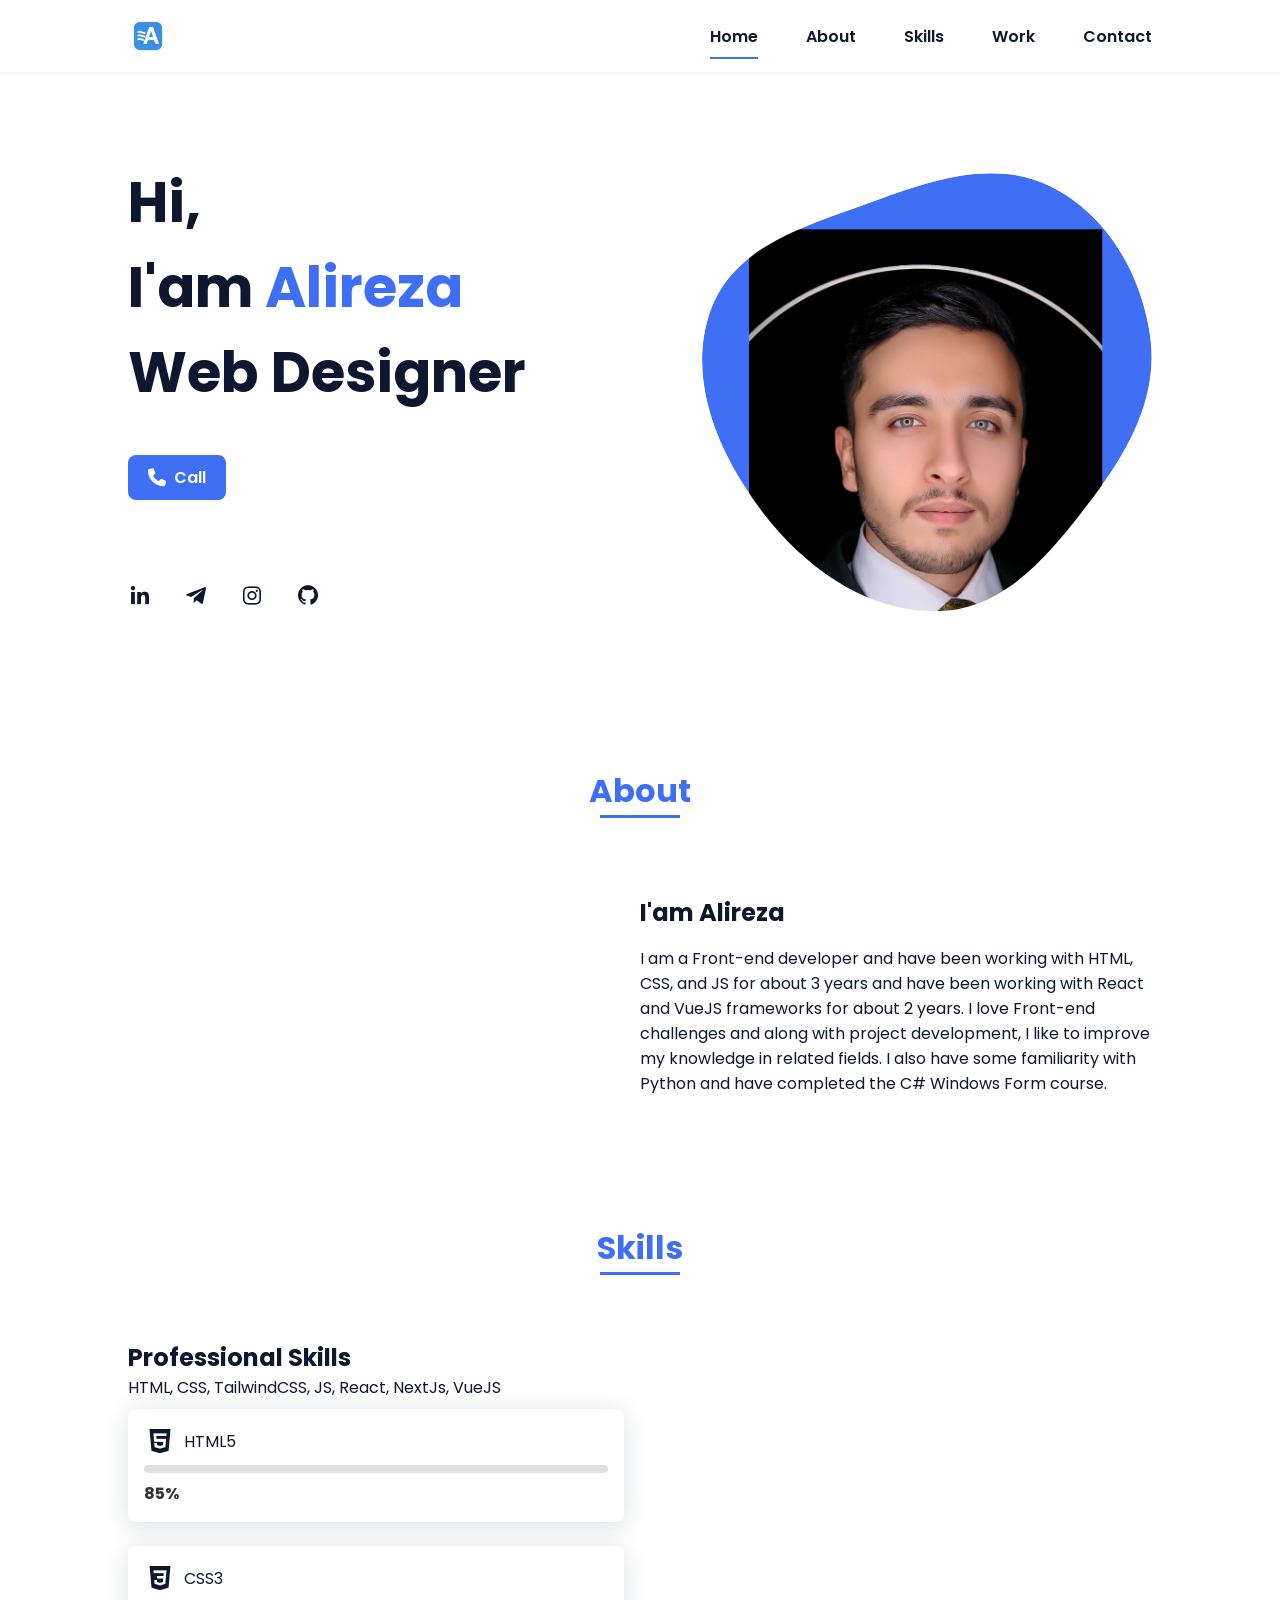
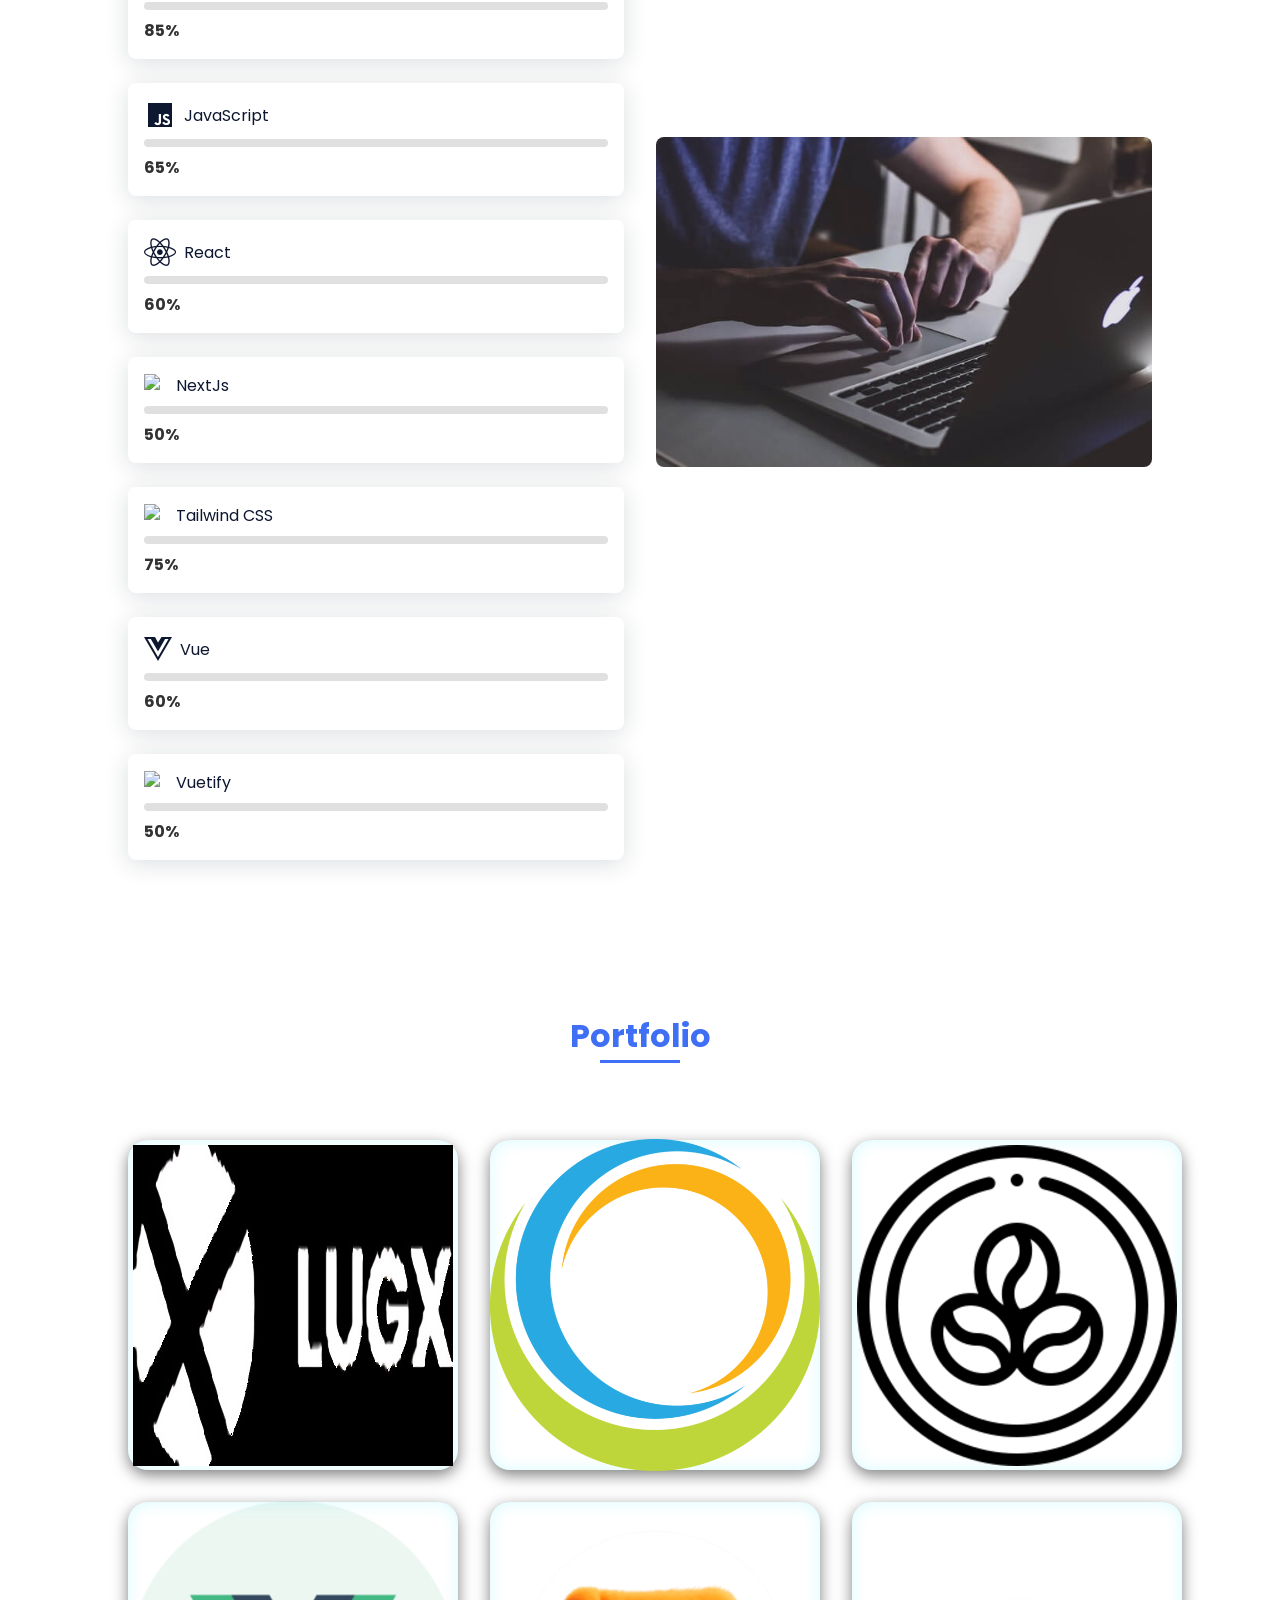
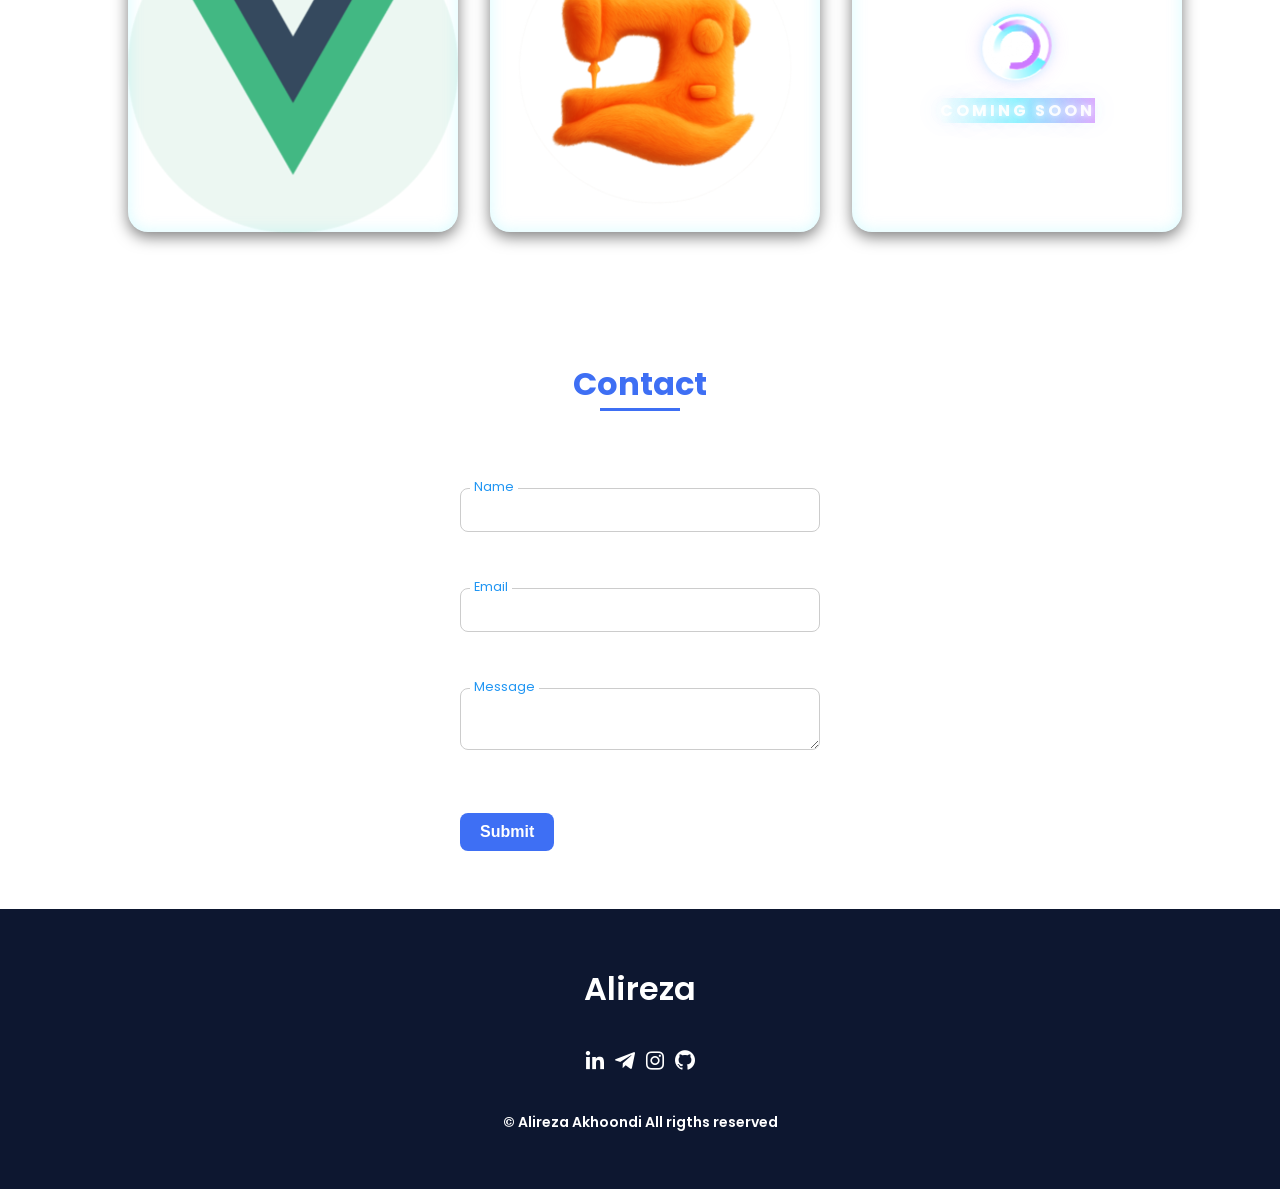
==== Alireza's Profile (Desktop & Mobile Version)/index.html @ ea6caad1 "Alireza Akhoondi CV" ====
<!DOCTYPE html>
<html lang="en">
    <head>
        <meta charset="UTF-8">
        <meta name="viewport" content="width=device-width, initial-scale=1.0">
    
        <!-- Favicon -->
        <link rel="icon" type="image/x-icon" href="assets/img/favicon.ico">

        <link rel="stylesheet" href="assets/css/styles.css">
        <link href='https://cdn.jsdelivr.net/npm/boxicons@2.0.5/css/boxicons.min.css' rel='stylesheet'>
        <link rel="stylesheet" href="https://cdnjs.cloudflare.com/ajax/libs/font-awesome/6.4.0/css/all.min.css">
        <title>Alireza's Website</title>
    </head>
    <body>
        <!--===== HEADER =====-->
        <header class="l-header">
            <nav class="nav bd-grid">
                <div>
                    <a href="#" class="nav__logo">
                        <img src="assets/img/android-chrome-512x512.png" alt="Logo" style="width:40px; height:40px; border-radius:8px;">
                    </a>
                </div>
                <div class="nav__menu" id="nav-menu">
                    <ul class="nav__list">
                        <li class="nav__item"><a href="#home" class="nav__link active-link">Home</a></li>
                        <li class="nav__item"><a href="#about" class="nav__link">About</a></li>
                        <li class="nav__item"><a href="#skills" class="nav__link">Skills</a></li>
                        <li class="nav__item"><a href="#work" class="nav__link">Work</a></li>
                        <li class="nav__item"><a href="#contact" class="nav__link">Contact</a></li>
                    </ul>
                </div>
                <div class="nav__toggle" id="nav-toggle">
                    <i class='bx bx-menu'></i>
                </div>
            </nav>
        </header>
        <main class="l-main">
            <!--===== HOME =====-->
            <section class="home bd-grid" id="home">
                <div class="home__data">
                    <h1 class="home__title">Hi,<br>I'am <span class="home__title-color">Alireza</span><br> Web Designer</h1>
                    <a href="tel:09024009061" class="button">
                        <i class="fas fa-phone"></i> Call
                    </a>
                </div>
                <div class="home__social">
                    <a href="https://www.linkedin.com/in/alireza-akhoondi2001" class="home__social-icon">
                        <i class='bx bxl-linkedin'></i>
                    </a>
                    <a href="https://t.me/alireza_egn" class="home__social-icon">
                        <i class='bx bxl-telegram'></i>
                    </a>
                    <a href="https://instagram.com/alireza_egn" class="home__social-icon">
                        <i class='bx bxl-instagram'></i>
                    </a>
                    <a href="https://github.com/AlirezaAk2001" class="home__social-icon">
                        <i class='bx bxl-github'></i>
                    </a>
                </div>
                <div class="home__img">
                    <svg class="home__blob" viewBox="0 0 479 467" xmlns="http://www.w3.org/2000/svg" xmlns:xlink="http://www.w3.org/1999/xlink">
                        <mask id="mask0" mask-type="alpha">
                            <path d="M9.19024 145.964C34.0253 76.5814 114.865 54.7299 184.111 29.4823C245.804 6.98884 311.86 -14.9503 370.735 14.143C431.207 44.026 467.948 107.508 477.191 174.311C485.897 237.229 454.931 294.377 416.506 344.954C373.74 401.245 326.068 462.801 255.442 466.189C179.416 469.835 111.552 422.137 65.1576 361.805C17.4835 299.81 -17.1617 219.583 9.19024 145.964Z"/>
                        </mask>
                        <g mask="url(#mask0)">
                            <path d="M9.19024 145.964C34.0253 76.5814 114.865 54.7299 184.111 29.4823C245.804 6.98884 311.86 -14.9503 370.735 14.143C431.207 44.026 467.948 107.508 477.191 174.311C485.897 237.229 454.931 294.377 416.506 344.954C373.74 401.245 326.068 462.801 255.442 466.189C179.416 469.835 111.552 422.137 65.1576 361.805C17.4835 299.81 -17.1617 219.583 9.19024 145.964Z"/>
                            <image class="home__blob-img" x="50" y="60" href="assets/img/perfil.png"/>
                        </g>
                    </svg>
                </div>
            </section>
            <!--===== ABOUT =====-->
            <section class="about section " id="about">
                <h2 class="section-title">About</h2>
                <div class="about__container bd-grid">
                    <div class="about__img">
                        <img src="assets/img/about.jpg" alt="">
                    </div>
                   
                    <div>
                        <h2 class="about__subtitle">I'am Alireza</h2>
                        <p class="about__text">
                            I am a Front-end developer and have been working with HTML, CSS, and JS for about 3 years and have been working with React and VueJS frameworks for about 2 years. I love Front-end challenges and along with project development, I like to improve my knowledge in related fields. I also have some familiarity with Python and have completed the C# Windows Form course.
                        </p>           
                    </div>                                   
                </div>
            </section>  
            <!--===== SKILLS =====-->
            <section class="skills section" id="skills">
                <h2 class="section-title">Skills</h2>
                <div class="skills__container bd-grid">
                    <div class="skills__content">
                        <h2 class="skills__subtitle">Professional Skills</h2>
                        <p class="skills__text">HTML, CSS, TailwindCSS, JS, React, NextJs, VueJS</p>
                        <!-- تکرار مهارت‌ها -->
                        <div class="skills__data" data-skill="85">
                            <div class="skills__names">
                                <i class='bx bxl-html5 skills__icon'></i>
                                <span class="skills__name">HTML5</span>
                            </div>
                            <div class="skills__bar">
                                <div class="skill__progress"></div>
                            </div>
                            <span class="skills__percentage">85%</span>
                        </div>
                        <div class="skills__data" data-skill="85">
                            <div class="skills__names">
                                <i class='bx bxl-css3 skills__icon'></i>
                                <span class="skills__name">CSS3</span>
                            </div>
                            <div class="skills__bar">
                                <div class="skill__progress"></div>
                            </div>
                            <span class="skills__percentage">85%</span>
                        </div>
                        <div class="skills__data" data-skill="65">
                            <div class="skills__names">
                                <i class='bx bxl-javascript skills__icon'></i>
                                <span class="skills__name">JavaScript</span>
                            </div>
                            <div class="skills__bar">
                                <div class="skill__progress"></div>
                            </div>
                            <span class="skills__percentage">65%</span>
                        </div>
                        <div class="skills__data" data-skill="60">
                            <div class="skills__names">
                                <i class="fab fa-react skills__icon"></i>
                                <span class="skills__name">React</span>
                            </div>
                            <div class="skills__bar">
                                <div class="skill__progress"></div>
                            </div>
                            <span class="skills__percentage">60%</span>
                        </div>
                        <div class="skills__data" data-skill="50">
                            <div class="skills__names">
                                <img class="skills__icon" src="https://cdn.jsdelivr.net/npm/simple-icons@v9/icons/nextdotjs.svg" alt="Next.js" width="24" height="24">
                                <span class="skills__name">NextJs</span>
                            </div>
                            <div class="skills__bar">
                                <div class="skill__progress"></div>
                            </div>
                            <span class="skills__percentage">50%</span>
                        </div>
                        <div class="skills__data" data-skill="75">
                            <div class="skills__names">
                                <img class="skills__icon" src="https://cdn.jsdelivr.net/npm/simple-icons@v9/icons/tailwindcss.svg" alt="TailwindCSS" style="width:24px;height:24px;">
                                <span class="skills__name">Tailwind CSS</span>
                            </div>
                            <div class="skills__bar">
                                <div class="skill__progress"></div>
                            </div>
                            <span class="skills__percentage">75%</span>
                        </div>
                        <div class="skills__data" data-skill="60">
                            <div class="skills__names">
                                <i class="fab fa-vuejs skills__icon"></i>
                                <span class="skills__name">Vue</span>
                            </div>
                        <div class="skills__bar">
                            <div class="skill__progress"></div>
                        </div>
                        <span class="skills__percentage">60%</span>
                    </div>
                        <div class="skills__data" data-skill="50">
                            <div class="skills__names">
                                <img class="skills__icon" src="https://cdn.jsdelivr.net/npm/simple-icons@v9/icons/vuetify.svg" alt="Vuetify" style="width:24px;height:24px;">
                                <span class="skills__name">Vuetify</span>
                            </div>
                            <div class="skills__bar">
                                <div class="skill__progress"></div>
                            </div>
                            <span class="skills__percentage">50%</span>
                        </div>
                </div>
                    <!-- تصویر کنار مهارت‌ها -->
                    <div class="skills__img-container">
                        <img src="assets/img/work3.jpg" alt="" class="skills__img">
                    </div>
                </div>
            </section>
            <!--===== portfolio =====-->
            <section class="work section" id="work">
                <h2 class="section-title">Portfolio</h2>
                <div class="work__container bd-grid">
                    <!-- نمونه‌کار 1 -->
                    <div class="work__img" data-project="project1">
                            <img src="assets/img/logo-lugx(1).jpg" alt="Project 1">
                        <div class="work__overlay">
                            <h3 class="work__title">Lugx Gaming</h3>
                        </div>
                    </div>
                    <!-- نمونه‌کار 2 -->
                    <div class="work__img" data-project="project2">
                        <img src="assets/img/logo-ogs-1.png" alt="Project 2">
                        <div class="work__overlay">
                            <h3 class="work__title">Online Game Shop</h3>
                        </div>
                    </div>
                    <!-- نمونه‌کار 3 -->
                    <div class="work__img" data-project="project3">
                        <img src="assets/img/coffee-beans.png" alt="Project 3">
                        <div class="work__overlay">
                            <h3 class="work__title">Barista Cafe</h3>
                        </div>
                    </div>
                    <!-- نمونه‌کار 4 -->
                    <div class="work__img" data-project="project4">
                        <img src="assets/img/logo-vue-1.png" alt="Project 4">
                        <div class="work__overlay">
                            <h3 class="work__title">Vue SPA</h3>
                        </div>
                    </div>
                    <!-- نمونه‌کار 5 -->
                    <div class="work__img" data-project="project5">
                        <img src="assets/img/logo-sewing-1.png" alt="Project 5">
                        <div class="work__overlay">
                            <h3 class="work__title">Orkideh Store</h3>
                        </div>
                    </div>
                    <!-- نمونه‌کار 6 -->
                    <div class="work__img work__comingsoon">
                        <div class="spinner">
                            <div class="ring r1"></div>
                            <div class="ring r2"></div>
                            <div class="ring r3"></div>
                            <div class="core"></div>
                        </div>
                        <div class="work__overlay">
                            <h3 class="work__title">New Project</h3>
                        </div>
                    <div class="label"><span class="neon">Coming Soon</span></div>
                </div>
                </div>
                <!-- پاپ‌آپ برای نمایش جزئیات پروژه -->
                <div class="popup" id="projectPopup">
                    <div class="popup__content">
                        <span class="popup__close">&times;</span>
                        <h2 class="popup__title"></h2>
                    <div class="popup__gallery">
                    <!-- تصاویر گالری اینجا به صورت دینامیک اضافه می‌شوند -->
                </div>
                <p class="popup__description"></p>
            </div>
        </div>
    </section>
            <!--===== CONTACT =====-->
            <section class="contact section" id="contact">
                <h2 class="section-title">Contact</h2>
                <div class="contact__container bd-grid">
                    <form class="contact__form" id="contactForm">
                        <div class="input-group">
                            <input type="text" class="contact__input" name="user_name" id="user_name" required>
                            <label for="user_name">Name</label>
                            <small class="error-message"></small>
                        </div>
                        <div class="input-group">
                            <input type="email" class="contact__input" name="user_email" id="user_email" required>
                            <label for="user_email">Email</label>
                            <small class="error-message"></small>
                        </div>
                        <div class="input-group">
                            <textarea class="contact__input" name="message" id="message" required></textarea>
                            <label for="message">Message</label>
                            <small class="error-message"></small>
                        </div>
                        <button type="button" class="contact__button button" id="contactSubmit">
                            Submit
                        </button>
                    </form>
                    <p id="formMessage" style="margin-top:10px; color:green;"></p>
                </div>
            </section>
        </main>
        <!--===== FOOTER =====-->
        <footer class="footer">
            <p class="footer__title">Alireza</p>
            <div class="footer__social">
                <a href="https://www.linkedin.com/in/alireza-akhoondi2001" class="footer__icon">
                    <i class='bx bxl-linkedin'></i>
                </a>
                <a href="https://t.me/alireza_egn" class="footer__icon">
                    <i class='bx bxl-telegram'></i>
                </a>
                <a href="https://instagram.com/alireza_egn" class="footer__icon">
                    <i class='bx bxl-instagram'></i>
                </a>
                <a href="https://github.com/AlirezaAk2001" class="footer__icon">
                    <i class='bx bxl-github'></i>
                </a>
            </div>
            <p class="footer__copy">&#169; Alireza Akhoondi All rigths reserved</p>
        </footer>
        <!--===== SCROLL REVEAL =====-->
        <script src="https://unpkg.com/scrollreveal"></script>
        <!-- EmailJS SDK -->
        <script type="text/javascript" src="https://cdn.jsdelivr.net/npm/emailjs-com@3/dist/email.min.js"></script>
        <!-- SweetAlert2 -->
        <script src="https://cdn.jsdelivr.net/npm/sweetalert2@11"></script>
        <!--===== MAIN JS =====-->
        <script src="assets/js/main.js"></script>
    </body>
</html>
---- Alireza's Profile (Desktop & Mobile Version)/assets/css/styles.css ----
/*===== GOOGLE FONTS =====*/
@import url("https://fonts.googleapis.com/css2?family=Poppins:wght@400;600;700&display=swap");
/*===== VARIABLES CSS =====*/
:root {
  --header-height: 3rem;
  --font-semi: 600;
  /*===== Colores =====*/
  /*Purple 260 - Red 355 - Blue 224 - Pink 340*/
  /* HSL color mode */
  --hue-color: 224;
  --first-color: hsl(var(--hue-color), 89%, 60%);
  --second-color: hsl(var(--hue-color), 56%, 12%);
  /*===== Fuente y tipografia =====*/
  --body-font: "Poppins", sans-serif;
  --big-font-size: 2rem;
  --h2-font-size: 1.25rem;
  --normal-font-size: .938rem;
  --smaller-font-size: .75rem;
  /*===== Margenes =====*/
  --mb-2: 1rem;
  --mb-4: 2rem;
  --mb-5: 2.5rem;
  --mb-6: 3rem;
  /*===== z index =====*/
  --z-back: -10;
  --z-fixed: 100;
}
@media screen and (min-width: 968px) {
  :root {
    --big-font-size: 3.5rem;
    --h2-font-size: 2rem;
    --normal-font-size: 1rem;
    --smaller-font-size: .875rem;
  }
}
/*===== BASE =====*/
*, ::before, ::after {
  box-sizing: border-box;
}
html {
  scroll-behavior: smooth;
}
body {
  margin: var(--header-height) 0 0 0;
  font-family: var(--body-font);
  font-size: var(--normal-font-size);
  color: var(--second-color);
}
h1, h2, p {
  margin: 0;
}
ul {
  margin: 0;
  padding: 0;
  list-style: none;
}
a {
  text-decoration: none;
}
img {
  max-width: 100%;
  height: auto;
  display: block;
}
/*===== CLASS CSS ===== */
.section-title {
  position: relative;
  font-size: var(--h2-font-size);
  color: var(--first-color);
  margin-top: var(--mb-2);
  margin-bottom: var(--mb-4);
  text-align: center;
}
.section-title::after {
  position: absolute;
  content: "";
  width: 64px;
  height: 0.18rem;
  left: 0;
  right: 0;
  margin: auto;
  top: 2rem;
  background-color: var(--first-color);
}
.section {
  padding-top: 3rem;
  padding-bottom: 2rem;
}
/*===== LAYOUT =====*/
.bd-grid {
  max-width: 1024px;
  display: grid;
  margin-left: var(--mb-2);
  margin-right: var(--mb-2);
}
.l-header {
  width: 100%;
  position: fixed;
  top: 0;
  left: 0;
  z-index: var(--z-fixed);
  background-color: #fff;
  box-shadow: 0 1px 4px rgba(146, 161, 176, 0.15);
}
/*===== NAV =====*/
.nav {
  height: var(--header-height);
  display: flex;
  justify-content: space-between;
  align-items: center;
  font-weight: var(--font-semi);
}
@media screen and (max-width: 767px) {
  .nav__menu {
    position: fixed;
    top: var(--header-height);
    right: -100%;
    width: 80%;
    height: 100%;
    padding: 2rem;
    background-color: var(--second-color);
    transition: 0.5s;
  }
}
.nav__item {
  margin-bottom: var(--mb-4);
}
.nav__link {
  position: relative;
  color: #fff;
}
.nav__link:hover {
  position: relative;
}
.nav__link:hover::after {
  position: absolute;
  content: "";
  width: 100%;
  height: 0.18rem;
  left: 0;
  top: 2rem;
  background-color: var(--first-color);
}
.nav__logo {
  color: var(--second-color);
}
.nav__toggle {
  color: var(--second-color);
  font-size: 1.5rem;
  cursor: pointer;
}
.nav__toggle .hamburger {
  width: 30px;
  height: 24px;
  display: flex;
  flex-direction: column;
  justify-content: space-between;
}
.nav__toggle .bar {
  height: 4px;
  width: 100%;
  background-color: var(--second-color);
  border-radius: 10px;
  transition: 0.4s;
}
.nav__toggle.open .bar:nth-child(1) {
  transform: rotate(-45deg) translate(-5px, 6px);
}
.nav__toggle.open .bar:nth-child(2) {
  opacity: 0;
}
.nav__toggle.open .bar:nth-child(3) {
  transform: rotate(45deg) translate(-5px, -6px);
}
/*Active menu*/
.active-link::after {
  position: absolute;
  content: "";
  width: 100%;
  height: 0.18rem;
  left: 0;
  top: 2rem;
  background-color: var(--first-color);
}
/*=== Show menu ===*/
.show {
  right: 0;
}
/*===== HOME =====*/
.home {
  position: relative;
  row-gap: 5rem;
  padding: 4rem 0 5rem;
}
.home__data {
  align-self: center;
}
.home__title {
  font-size: var(--big-font-size);
  margin-bottom: var(--mb-5);
}
.home__title-color {
  color: var(--first-color);
}
.home__social {
  display: flex;
  flex-direction: column;
}
.home__social-icon {
  width: max-content;
  margin-bottom: var(--mb-2);
  font-size: 1.5rem;
  color: var(--second-color);
}
.home__social-icon:hover {
  color: var(--first-color);
}
.home__img {
  position: absolute;
  right: 0;
  bottom: 0;
  width: 260px;
}
.home__blob {
  fill: var(--first-color);
}
.home__blob-img {
  width: 376px;
}
/*BUTTONS*/
.button {
  display: inline-block;
  background-color: var(--first-color);
  color: #fff;
  padding: 0.75rem 2.5rem;
  font-weight: var(--font-semi);
  border-radius: 0.5rem;
  transition: all 0.3s ease;
  align-items: center;
  gap: 8px;
  padding: 10px 20px;
  text-decoration: none;
}
.button:hover {
  box-shadow: 0px 10px 36px rgba(0, 0, 0, 0.15);
  background-color: #218838;
  transform: translateY(-3px);
}
.button i {
  font-size: 18px;
}
/* ===== ABOUT =====*/
.about__container {
  row-gap: 2rem;
  text-align: center;
}
.about__subtitle {
  margin-bottom: var(--mb-2);
}
.about__img {
  justify-self: center;
}
.about__img img {
  width: 200px;
  border-radius: 0.5rem;
}
/* ===== SKILLS =====*/
.skills__container {
  display: flex;
  flex-wrap: wrap;
  justify-content: space-between;
  gap: 2rem;
  text-align: left;
}
.skills__content {
  flex: 1;
  min-width: 300px;
}
.skills__text {
  margin-bottom: 1px;
}
.skills__subtitle {
  margin-top: 20px;
}
.skills__data {
  display: flex;
  flex-direction: column;
  align-items: flex-start;
  margin-bottom: 1.5rem;
  padding: 1rem;
  background-color: #fff;
  border-radius: 0.5rem;
  box-shadow: 0px 4px 25px rgba(14, 36, 49, 0.15);
  margin-top: 9px;
}
.skills__names {
  display: flex;
  align-items: center;
  gap: 0.5rem;
  margin-bottom: 0.5rem;
}
.skills__icon {
  font-size: 2rem;
  /* color: var(--first-color); */
}
.skills__bar {
  width: 100%;
  height: 0.5rem;
  background-color: #e0e0e0;
  border-radius: 0.5rem;
  overflow: hidden;
  margin-bottom: 0.5rem;
}
.skill__progress {
  height: 100%;
  background-color: #00bcd4;
  width: 0;
  border-radius: 0.5rem;
  transition: width 0.6s ease;
}
.skills__percentage {
  font-weight: bold;
  color: #333;
}
.skills__img-container {
  flex: 1;
  min-width: 250px;
}
.skills__img {
  width: 100%;
  border-radius: 0.5rem;
  object-fit: cover;
}
 /* ===== Portfolio =====*/
.work__container {
  row-gap: 2rem;
  justify-items: center;
}
/* کل کارت‌ها */
.work__img {
  width: 330px;
  height: 330px;
  background: rgba(255, 255, 255);
  border-radius: 20px;
  display: flex;
  flex-direction: column;
  align-items: center;
  justify-content: center;
  box-shadow:
    0 5px 15px rgba(0, 0, 0, 0.5),
    inset 0 0 15px rgba(94,240,255,0.25);
  transform: perspective(600px) rotateX(0deg) rotateY(0deg);
  transition: all 0.4s ease;
  cursor: pointer;
  backdrop-filter: blur(8px);
}
.work__img:hover {
  transform: perspective(800px) rotateX(8deg) rotateY(-8deg) scale(1.05);
  box-shadow:
    0 10px 25px rgba(94,240,255,0.3),
    0 0 35px rgba(200,107,255,0.25);
}
/* لوگوی پروژه داخل کارت */
.work__img img {
  transition: transform 0.5s ease;
  transform-style: preserve-3d;
}
.work__img:hover img {
  transform: scale(1.1) translateZ(30px);
}
/* متن عنوان */
.work__img:hover .work__title {
  text-shadow:
    1px 1px 2px rgba(0,0,0,0.5),
    0 0 12px rgba(255,255,255,0.8),
    0 0 25px rgba(94,240,255,0.75),
    0 0 45px rgba(200,107,255,0.55);
  transform: scale(1.05);
  transition: all 0.3s ease;
  animation: flicker 3s linear infinite;
}
.work__img:hover .work__overlay {
  opacity: 1;
}
.work__overlay {
    position: absolute;
    bottom: 0;
    left: 0;
    right: 0;
    background: rgba(0, 0, 0, 0.6);
    color: #fff;
    padding: 1rem;
    opacity: 0;
    transition: opacity 0.3s ease;
    text-align: center;
}
/* استایل‌های پاپ‌آپ */
.popup {
    display: none;
    position: fixed;
    top: 0;
    left: 0;
    width: 100%;
    height: 100%;
    background: rgba(0, 0, 0, 0.8);
    z-index: var(--z-fixed);
    justify-content: center;
    align-items: center;
}
.popup__content {
    background: #fff;
    width: 90%;
    max-width: 800px;
    padding: 2rem;
    border-radius: 0.5rem;
    position: relative;
    max-height: 80vh;
    overflow-y: auto;
}
.popup__close {
    position: absolute;
    top: 1rem;
    right: 1rem;
    font-size: 1.5rem;
    cursor: pointer;
    color: var(--second-color);
}
.popup__title {
    font-size: var(--h2-font-size);
    color: var(--first-color);
    margin-bottom: var(--mb-2);
}
.popup__gallery {
    display: grid;
    grid-template-columns: repeat(auto-fit, minmax(150px, 1fr));
    gap: 1rem;
    margin-bottom: var(--mb-4);
}
.popup__media {
    width: 100%;
    border-radius: 0.5rem;
    object-fit: cover;
    cursor: pointer;
    transition: transform 0.3s ease;
    max-height: 150px; /* محدود کردن ارتفاع برای هماهنگی */
}
.popup__media:hover {
    transform: scale(1.05);
}
.popup__description {
    font-size: var(--normal-font-size);
    color: var(--second-color);
}
/* ===== CONTACT =====*/
.contact__input {
  width: 100%;
  font-size: var(--normal-font-size);
  font-weight: var(--font-semi);
  padding: 1rem;
  border-radius: 0.5rem;
  border: 1.5px solid var(--second-color);
  outline: none;
  margin-bottom: var(--mb-4);
}
.contact__button {
  display: block;
  border: none;
  outline: none;
  font-size: var(--normal-font-size);
  cursor: pointer;
  margin-left: auto;
}
/* ===== FOOTER =====*/
.footer {
  background-color: var(--second-color);
  color: #fff;
  text-align: center;
  font-weight: var(--font-semi);
  padding: 3.5rem 0;
}
.footer__title {
  font-size: 2rem;
  margin-bottom: var(--mb-4);
}
.footer__social {
  margin-bottom: var(--mb-4);
}
.footer__icon {
  width: max-content;
  margin-bottom: var(--mb-2);
  font-size: 1.5rem;
  color: #fff;
}
.footer__icon:hover {
  color: var(--first-color);
}
.footer__copy {
  font-size: var(--smaller-font-size);
}
/* ===== MEDIA QUERIES=====*/
@media screen and (max-width: 767px) {
  .home {
    display: flex;
    flex-direction: column;
    align-items: center;
    row-gap: 0;
    padding: 4rem 0 2rem;
  }
  .home__img {
    position: static;
    width: 260px;
    order: -1;
    margin-bottom: var(--mb-4);
  }
  .home__data {
    text-align: center;
    margin-bottom: var(--mb-2);
  }
  .home__social {
    flex-direction: row;
    justify-content: center;
    gap: var(--mb-4);
  }
  .home__social-icon {
    margin-bottom: 0;
    margin-right: var(--mb-2);
  }
  .skills__container {
    flex-direction: column;
  }
  .skills__content {
    display: contents;
  }
  .skills__subtitle {
    order: 1;
  }
  .skills__text {
    order: 2;
  }
  .skills__img-container {
    order: 3;
  }
  .skills__data {
    order: 4;
  }
}
@media screen and (max-width: 320px) {
  .home {
    row-gap: 2rem;
  }
  .home__img {
    width: 200px;
  }
}
@media screen and (min-width: 576px) {
  .home {
    padding: 4rem 0 2rem;
  }
  .home__social {
    padding-top: 0;
    padding-bottom: 2.5rem;
    flex-direction: row;
    align-self: flex-end;
  }
  .home__social-icon {
    margin-bottom: 0;
    margin-right: var(--mb-4);
  }
  .home__img {
    width: 300px;
    bottom: 25%;
  }
  .about__container {
    grid-template-columns: repeat(2, 1fr);
    align-items: center;
    text-align: initial;
  }
  .skills__container {
    grid-template-columns: 0.7fr;
    justify-content: center;
    column-gap: 1rem;
  }
  .work__container {
    grid-template-columns: repeat(2, 1fr);
    column-gap: 2rem;
    padding-top: 2rem;
  }
  .contact__form {
    width: 360px;
    padding-top: 2rem;
  }
  .contact__container {
    justify-items: center;
  }
}
@media screen and (min-width: 768px) {
  body {
    margin: 0;
  }
  .section {
    padding-top: 4rem;
    padding-bottom: 3rem;
  }
  .section-title {
    margin-bottom: var(--mb-6);
  }
  .section-title::after {
    width: 80px;
    top: 3rem;
  }
  .nav {
    height: calc(var(--header-height) + 1.5rem);
  }
  .nav__list {
    display: flex;
    padding-top: 0;
  }
  .nav__item {
    margin-left: var(--mb-6);
    margin-bottom: 0;
  }
  .nav__toggle {
    display: none;
  }
  .nav__link {
    color: var(--second-color);
  }
  .home {
    padding: 8rem 0 2rem;
  }
  .home__img {
    width: 400px;
    bottom: 10%;
  }
  .about__container {
    padding-top: 2rem;
  }
  .about__img img {
    width: 300px;
  }
  .skills__container {
    grid-template-columns: repeat(2, 1fr);
    column-gap: 2rem;
    align-items: center;
    text-align: initial;
  }
  .work__container {
    grid-template-columns: repeat(3, 1fr);
    column-gap: 2rem;
  }
}
@media screen and (min-width: 992px) {
  .bd-grid {
    margin-left: auto;
    margin-right: auto;
  }
  .home {
    padding: 10rem 0 2rem;
  }
  .home__img {
    width: 450px;
  }
}
/* ==== Coming Soon Spinner (for work cards) ==== */
.work__comingsoon {
  width: 330px;
  height: 330px;
  background: rgba(255, 255, 255);
  border-radius: 20px;
  display: flex;
  flex-direction: column;
  align-items: center;
  justify-content: center;
  box-shadow:
    0 5px 15px rgba(0, 0, 0, 0.5),
    inset 0 0 15px rgba(94,240,255,0.25);
  transform: perspective(600px) rotateX(0deg) rotateY(0deg);
  transition: all 0.4s ease;
  cursor: pointer;
  backdrop-filter: blur(8px);
}
.work__comingsoon:hover {
  transform: perspective(800px) rotateX(8deg) rotateY(-8deg) scale(1.05);
  box-shadow:
    0 10px 25px rgba(94,240,255,0.3),
    0 0 35px rgba(200,107,255,0.25);
}
/* Spinner Base */
.spinner {
  --scale: 1;
  --rot: 0deg;
  width: 70px;
  height: 70px;
  border: 3px solid rgba(255,255,255,0.1);
  border-top: 3px solid rgba(94,240,255,0.7);
  border-right: 3px solid rgba(200,107,255,0.5);
  border-radius: 50%;
  animation: spin 1.5s linear infinite;
  box-shadow:
    0 0 10px rgba(94,240,255,0.3),
    0 0 20px rgba(200,107,255,0.2);
  backdrop-filter: blur(8px);
  transform: rotateZ(var(--rot)) rotateX(18deg) rotateY(-8deg) scale(var(--scale));
  transition: --scale 0.3s ease;
}
.work__comingsoon:hover .spinner {
  --scale: 1.05;
  box-shadow:
    0 0 15px rgba(94,240,255,0.6),
    0 0 35px rgba(200,107,255,0.4);
}
@keyframes spin {
  from { --rot: 0deg; }
  to { --rot: 360deg; }
}
.ring {
  position: absolute;
  inset: 0;
  border-radius: 50%;
  -webkit-mask: radial-gradient(farthest-side, transparent 70%, black 71%);
  mask: radial-gradient(farthest-side, transparent 70%, black 71%);
}
.r1 {
  background: conic-gradient(from 120deg, #5ef0ff, #fff 25%, transparent 55%);
  transform: translateZ(10px) scale(1.06);
}
.r2 {
  background: conic-gradient(from -40deg, #c86bff, #fff 18%, transparent 45%);
  transform: scale(0.9);
  mix-blend-mode: screen;
}
.r3 {
  background: conic-gradient(from 200deg, #fff 15%, #5ef0ff 40%, #c86bff 65%);
  transform: translateZ(-6px) scale(0.74);
  opacity: 0.9;
}
.core {
  position: absolute;
  left: 50%; top: 50%;
  transform: translate(-50%, -50%) translateZ(12px);
  width: 52%; height: 52%;
  border-radius: 50%;
  background: radial-gradient(circle at 40% 30%, rgba(255,255,255,0.95), rgba(255,255,255,0.4) 25%, rgba(255,255,255,0.02) 60%);
}
.work__comingsoon:hover .label {
  text-shadow:
    1px 1px 2px rgba(0,0,0,0.5),
    0 0 12px rgba(255,255,255,0.8),
    0 0 25px rgba(94,240,255,0.75),
    0 0 45px rgba(200,107,255,0.55);
  transform: scale(1.05);
}
/* Coming Soon text */
.label {
  margin-top: 16px;
  font-size: 1rem;
  font-weight: 700;
  letter-spacing: 3px;
  text-transform: uppercase;
  background: linear-gradient(
    90deg,
    rgba(255,255,255,0.9) 0%,
    rgba(94,240,255,0.65) 50%,
    rgba(200,107,255,0.55) 100%
  );
  /* -webkit-background-clip: text; */
  -webkit-text-fill-color: rgba(255,255,255,0.9);
  text-shadow:
    1px 1px 2px rgba(0,0,0,0.4),
    0 0 10px rgba(94,240,255,0.4),
    0 0 20px rgba(200,107,255,0.25);
  transition: all 0.3s ease;
}
/* حالت سه‌بعدی و درخشان هنگام هاور */
.label:hover {
  text-shadow:
    1px 1px 2px rgba(0,0,0,0.5),
    0 0 12px rgba(255,255,255,0.8),
    0 0 25px rgba(94,240,255,0.75),
    0 0 45px rgba(200,107,255,0.55);
  transform: scale(1.05);
}
.neon {
  text-shadow:
    0 0 6px rgba(255,255,255,0.9),
    0 0 18px rgba(94,240,255,0.45),
    0 0 30px rgba(200,107,255,0.25);
  animation: flicker 3s linear infinite;
}
/* استایل اسپینر کوچک داخل دکمه */
/* حالت عادی دکمه */
.button {
  display: inline-flex;
  align-items: center;
  justify-content: center;
  gap: 8px; /* فاصله بین اسپینر و متن */
  position: relative;
}
/* حالت در حال بارگذاری */
.button.loading {
  pointer-events: none;
  opacity: 0.85;
}
/* اسپینر هماهنگ با تم (اینجا سفید فرض شده، می‌تونی تغییر بدی) */
.button.loading::before {
  content: "";
  width: 16px;
  height: 16px;
  border: 2px solid #fff; /* رنگ اسپینر */
  border-top-color: transparent;
  border-radius: 50%;
  animation: spin 0.8s linear infinite;
}
/* ساختار کلی فیلدها */
.input-group {
  position: relative;
  margin-bottom: 1.5rem;
}
.contact__input {
  width: 100%;
  padding: 12px;
  border: 1px solid #ccc;
  border-radius: 8px;
  outline: none;
  font-size: 1rem;
  background: transparent;
}
.input-group label {
  position: absolute;
  left: 12px;
  top: 12px;
  color: #777;
  font-size: 1rem;
  background: white;
  padding: 0 4px;
  transition: all 0.2s ease;
  pointer-events: none;
}
/* وقتی کاربر درون باکس کلیک می‌کند یا مقدار دارد */
.contact__input:focus + label,
.contact__input:not(:placeholder-shown) + label {
  top: -10px;
  left: 10px;
  font-size: 0.8rem;
  color: #2196f3; /* رنگ آبی تم */
}
/* پیام خطا زیر هر فیلد */
.error-message {
  color: red;
  font-size: 0.8rem;
  position: absolute;
  bottom: 8px;
  left: 5px;
}
/* انیمیشن چرخش */
@keyframes spin {
  to {
    transform: rotate(360deg);
  }
}
@keyframes flicker {
  0%,19%,21%,23%,100% { opacity:1; }
  20%,22% { opacity:0.8; }
}
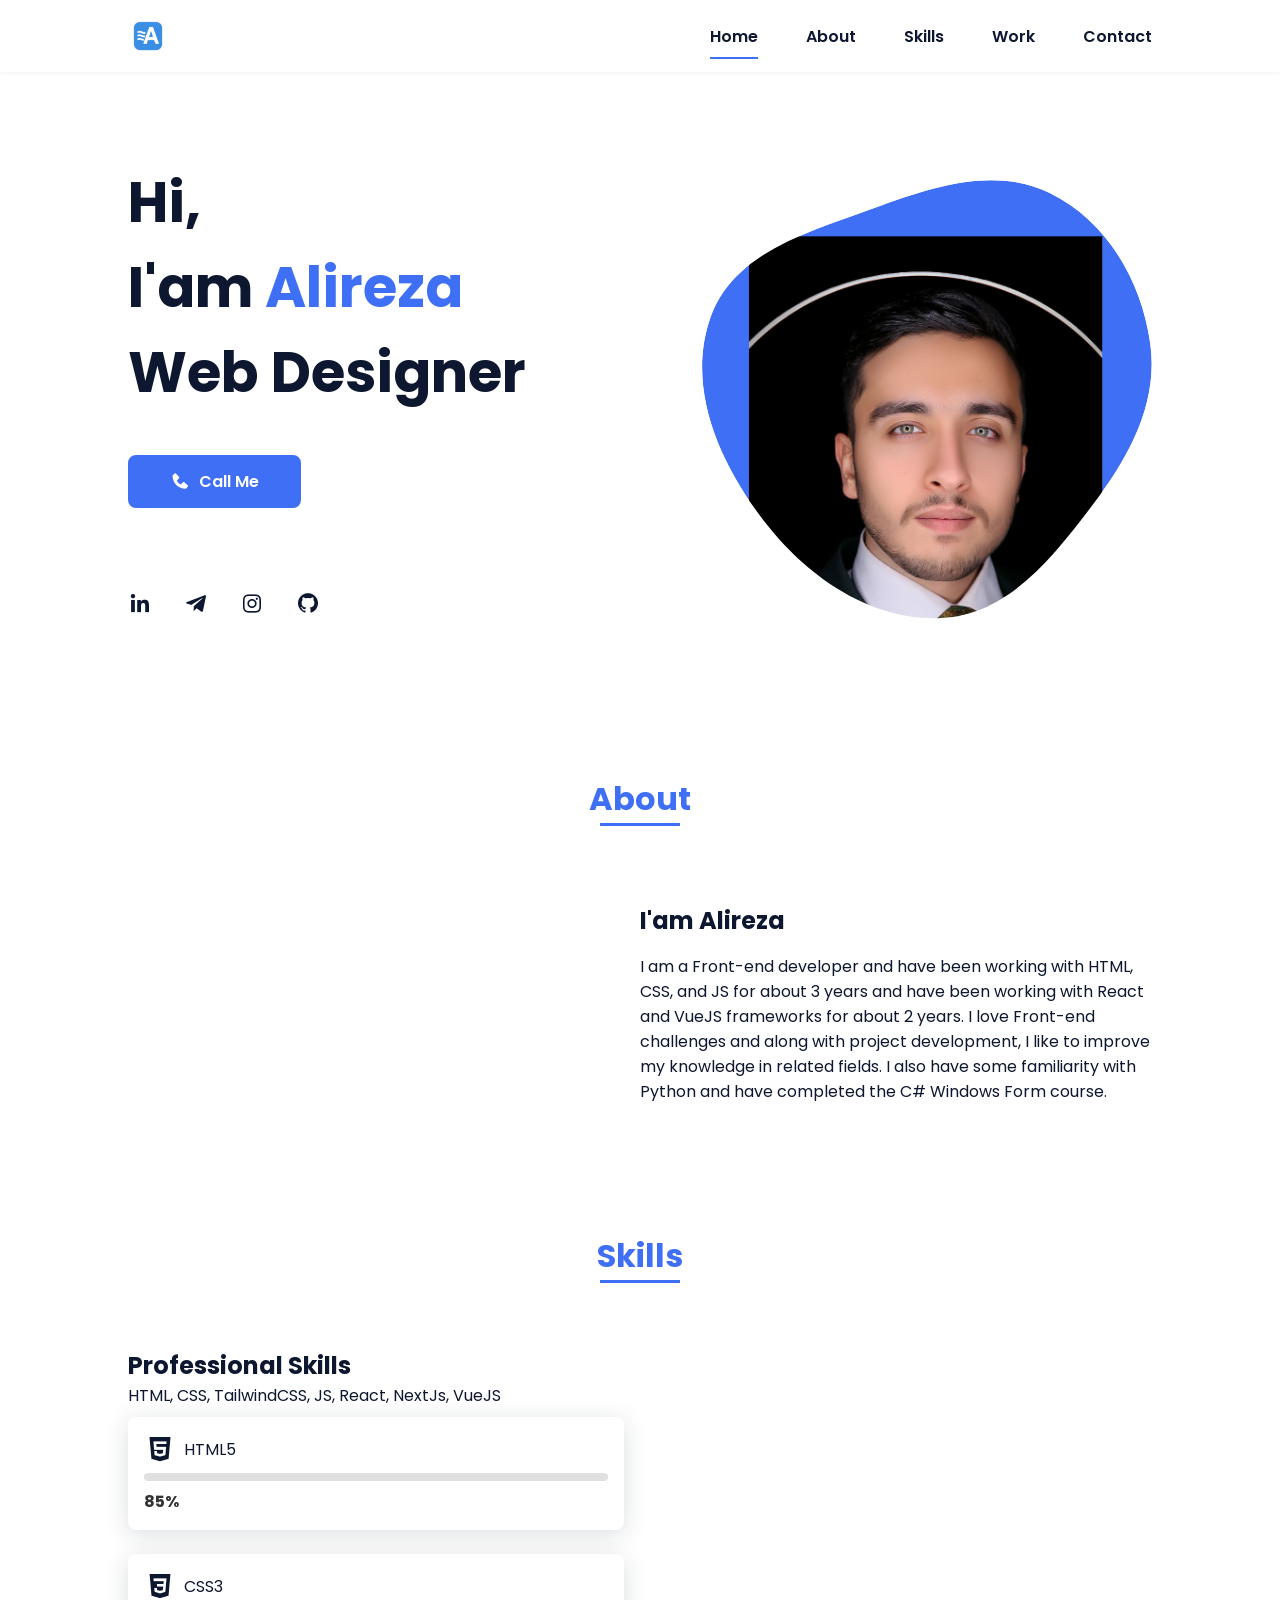
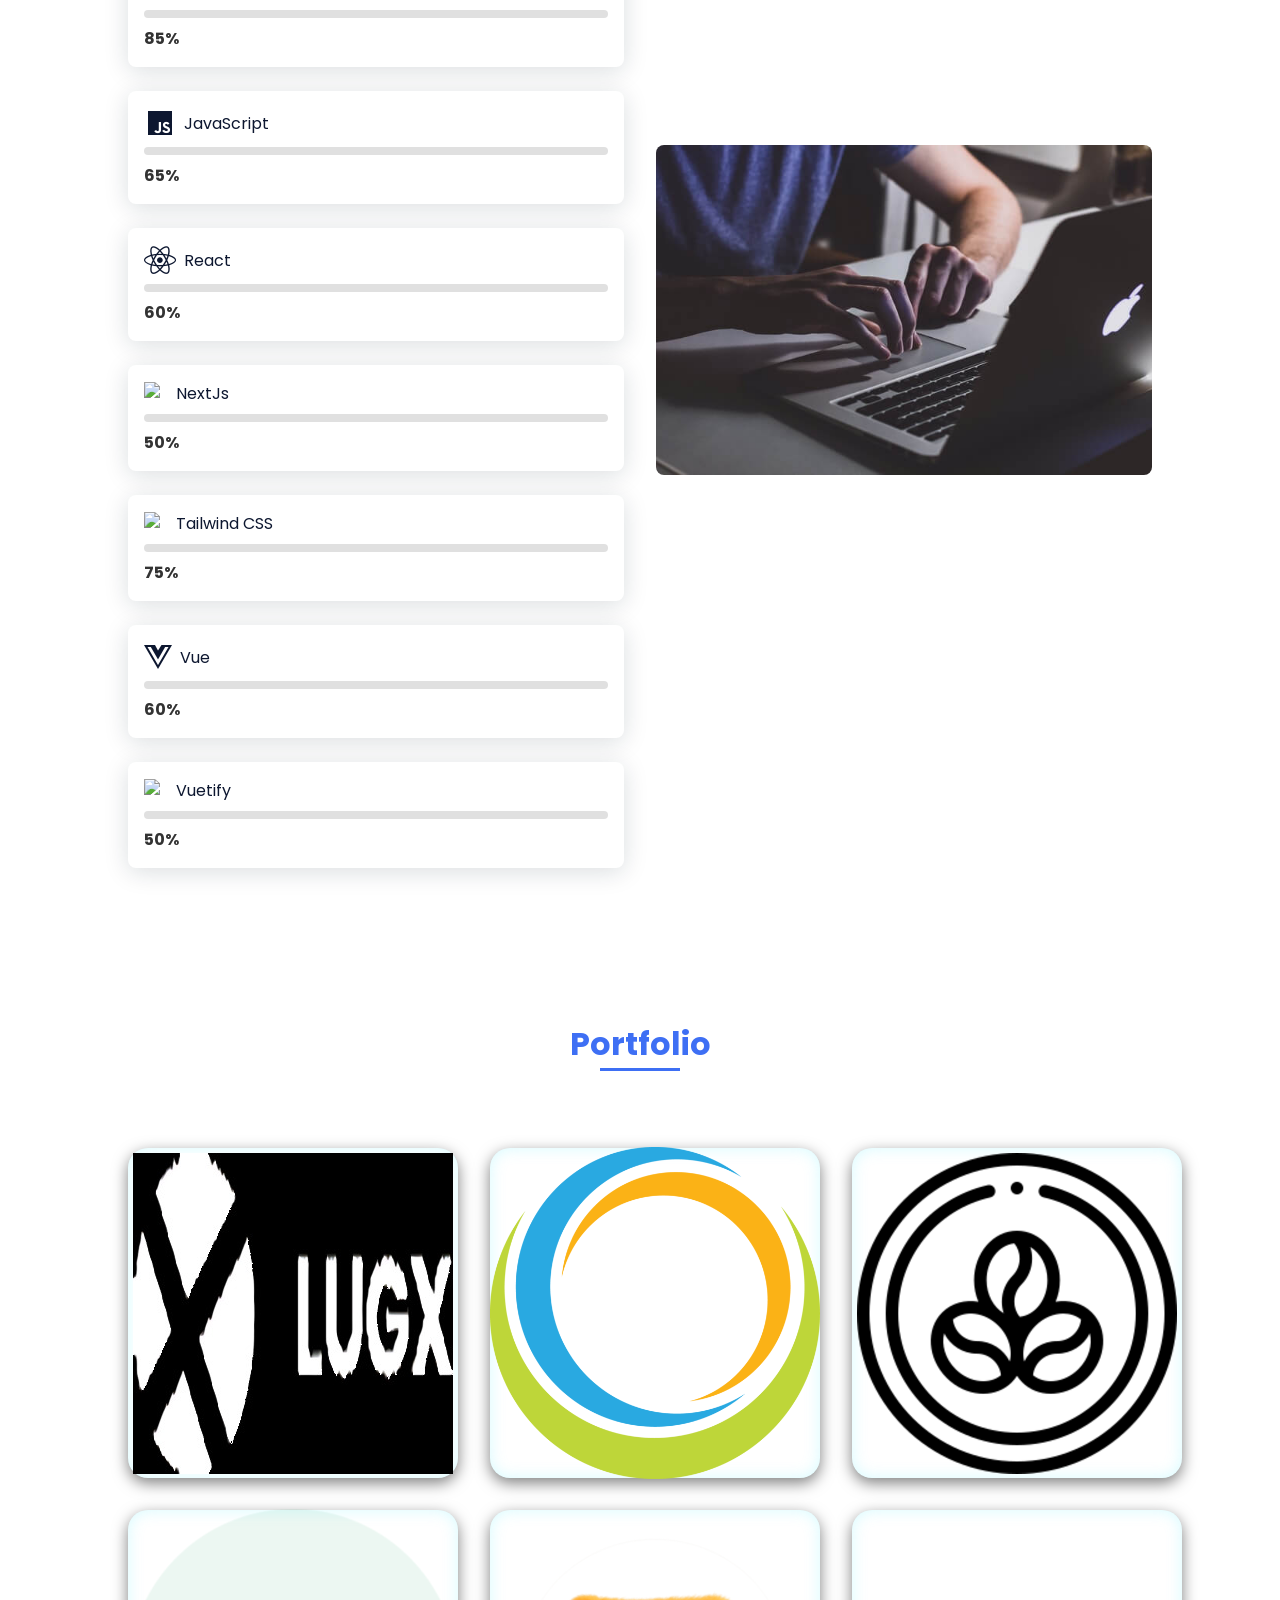
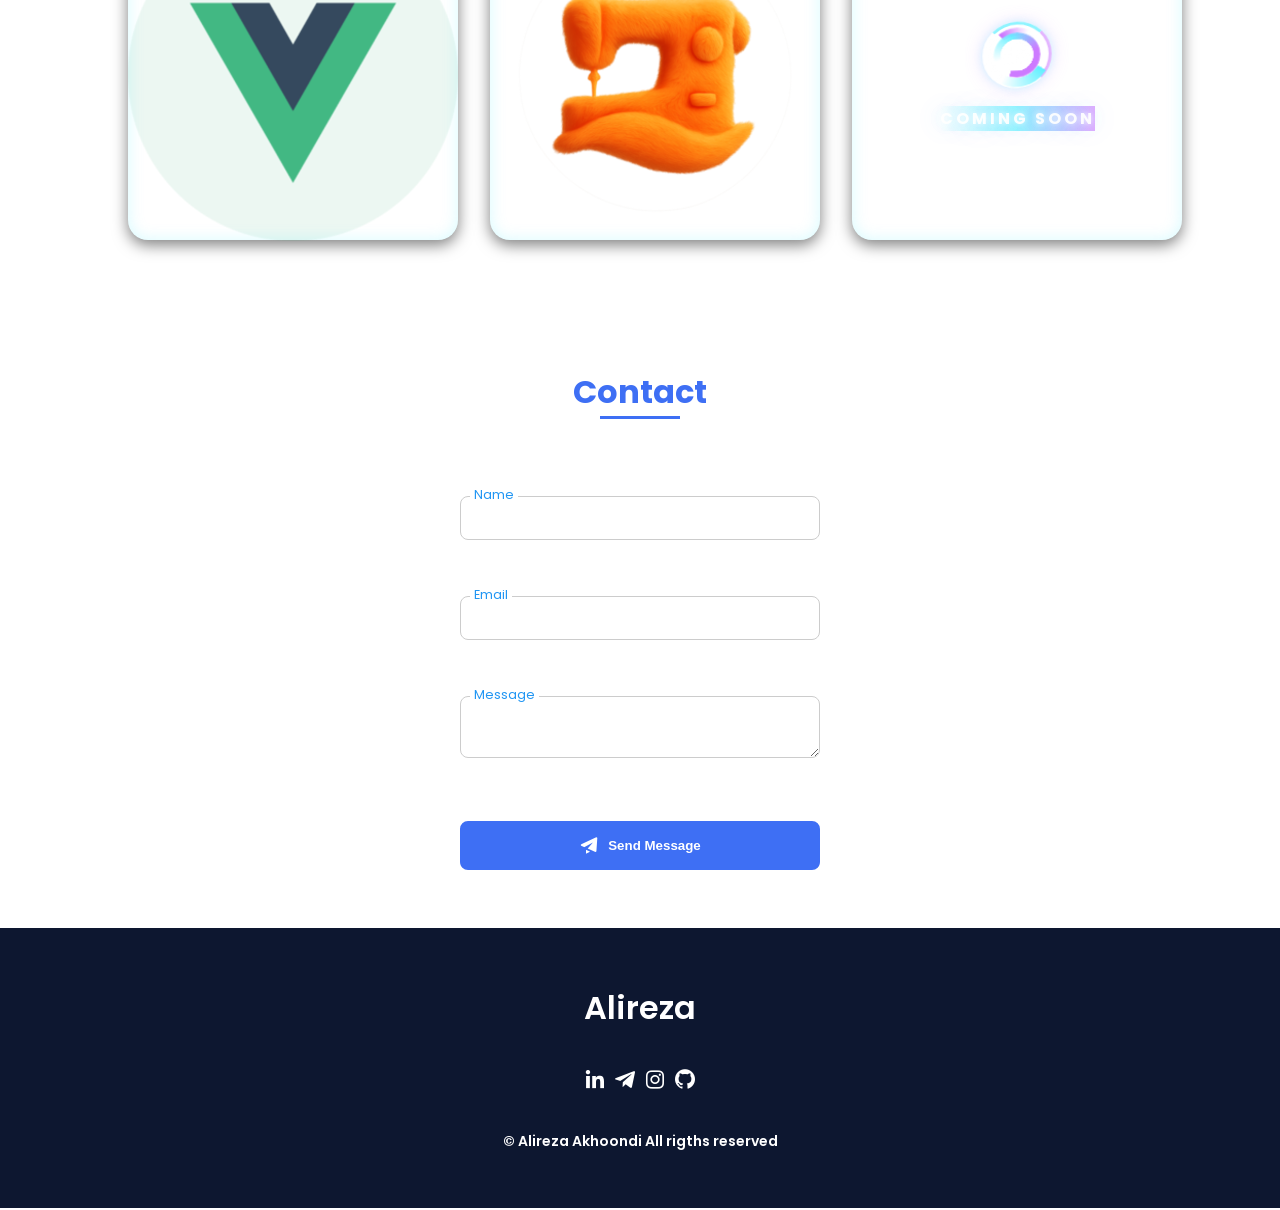
==== commit 7db97566: "Alireza Akhoondi CV" ====
--- a/Alireza's Profile (Desktop & Mobile Version)/index.html
+++ b/Alireza's Profile (Desktop & Mobile Version)/index.html
@@ -40,8 +40,10 @@
             <section class="home bd-grid" id="home">
                 <div class="home__data">
                     <h1 class="home__title">Hi,<br>I'am <span class="home__title-color">Alireza</span><br> Web Designer</h1>
-                    <a href="tel:09024009061" class="button">
-                        <i class="fas fa-phone"></i> Call
+                    <a href="tel:..." class="btn btn-call">
+                        <i class="bx bxs-phone icon-default"></i>
+                        <i class="bx bx-phone-call icon-hover"></i>
+                        Call Me
                     </a>
                 </div>
                 <div class="home__social">
@@ -266,8 +268,10 @@
                             <label for="message">Message</label>
                             <small class="error-message"></small>
                         </div>
-                        <button type="button" class="contact__button button" id="contactSubmit">
-                            Submit
+                        <button type="button" class="btn btn-send" id="contactSubmit">
+                            <i class="bx bxs-paper-plane icon-default"></i>
+                            <i class="bx bx-paper-plane icon-hover"></i>
+                            Send Message
                         </button>
                     </form>
                     <p id="formMessage" style="margin-top:10px; color:green;"></p>
--- a/Alireza's Profile (Desktop & Mobile Version)/assets/css/styles.css
+++ b/Alireza's Profile (Desktop & Mobile Version)/assets/css/styles.css
@@ -227,27 +227,120 @@
 .home__blob-img {
   width: 376px;
 }
-/*BUTTONS*/
-.button {
+/* ==================== BUTTONS CONFIGURATION ==================== */
+/* تعریف استایل پایه دکمه‌ها هماهنگ با متغیرهای قالب شما */
+.btn {
+  display: inline-flex;
+  justify-content: center;
+  align-items: center;
+  padding: 0.75rem 2.5rem;
+  background-color: var(--first-color); /* رنگ اصلی سایت شما */
+  border: 2px solid var(--first-color);
+  border-radius: 0.5rem;
+  font-weight: var(--font-semi);
+  color: #fff;
+  transition: all 0.4s ease;
+  position: relative;
+  overflow: hidden;
+  z-index: 1;
+  cursor: pointer;
+  text-decoration: none;
+  gap: 8px; /* فاصله بین آیکون و متن */
+}
+
+/* تنظیم اندازه آیکون‌ها */
+.btn i {
+  font-size: 1.3rem;
+  transition: 0.3s;
+}
+
+/* مخفی کردن آیکون هاور در حالت عادی */
+.btn .icon-hover {
+  display: none;
+}
+
+/* ==================== CALL ME BUTTON (Phone Effect) ==================== */
+
+/* هاور دکمه تماس: پس‌زمینه خالی می‌شود و متن رنگی می‌شود */
+.btn-call:hover {
+  background-color: transparent;
+  color: var(--first-color);
+}
+
+/* وقتی موس روی دکمه رفت، آیکون ثابت مخفی شود */
+.btn-call:hover .icon-default {
+  display: none;
+}
+
+/* وقتی موس روی دکمه رفت، آیکون دوم ظاهر شده و می‌لرزد */
+.btn-call:hover .icon-hover {
   display: inline-block;
-  background-color: var(--first-color);
-  color: #fff;
-  padding: 0.75rem 2.5rem;
-  font-weight: var(--font-semi);
-  border-radius: 0.5rem;
-  transition: all 0.3s ease;
-  align-items: center;
-  gap: 8px;
-  padding: 10px 20px;
-  text-decoration: none;
-}
-.button:hover {
-  box-shadow: 0px 10px 36px rgba(0, 0, 0, 0.15);
-  background-color: #218838;
-  transform: translateY(-3px);
-}
-.button i {
-  font-size: 18px;
+  color: var(--first-color);
+  animation: phoneWobble 0.5s infinite;
+}
+
+/* ==================== SEND MESSAGE BUTTON (Plane Effect) ==================== */
+
+.btn-send {
+  width: 100%; /* تمام عرض در فرم */
+  border: 2px solid var(--first-color);
+}
+
+/* افکت پر شدن سفید هنگام هاور */
+.btn-send::before {
+  content: "";
+  position: absolute;
+  top: 0;
+  left: 0;
+  width: 0;
+  height: 100%;
+  background: #fff;
+  z-index: -1;
+  transition: width 0.5s ease;
+}
+
+/* هاور دکمه ارسال */
+.btn-send:hover {
+  color: var(--first-color);
+}
+
+.btn-send:hover::before {
+  width: 100%;
+}
+
+/* تعویض آیکون‌ها در دکمه ارسال */
+.btn-send:hover .icon-default {
+  display: none;
+}
+
+.btn-send:hover .icon-hover {
+  display: inline-block;
+  color: var(--first-color);
+  animation: flyPlane 0.6s ease-in-out forwards;
+}
+
+/* ==================== ANIMATIONS ==================== */
+
+/* انیمیشن لرزش تلفن */
+@keyframes phoneWobble {
+  0% { transform: rotate(0deg); }
+  25% { transform: rotate(15deg); }
+  50% { transform: rotate(0deg); }
+  75% { transform: rotate(-15deg); }
+  100% { transform: rotate(0deg); }
+}
+
+/* انیمیشن پرواز موشک */
+@keyframes flyPlane {
+  0% {
+    transform: translate(0, 0);
+  }
+  20% {
+    transform: translate(-2px, 2px);
+  }
+  100% {
+    transform: translate(6px, -6px); /* پرواز به سمت بالا راست */
+  }
 }
 /* ===== ABOUT =====*/
 .about__container {
